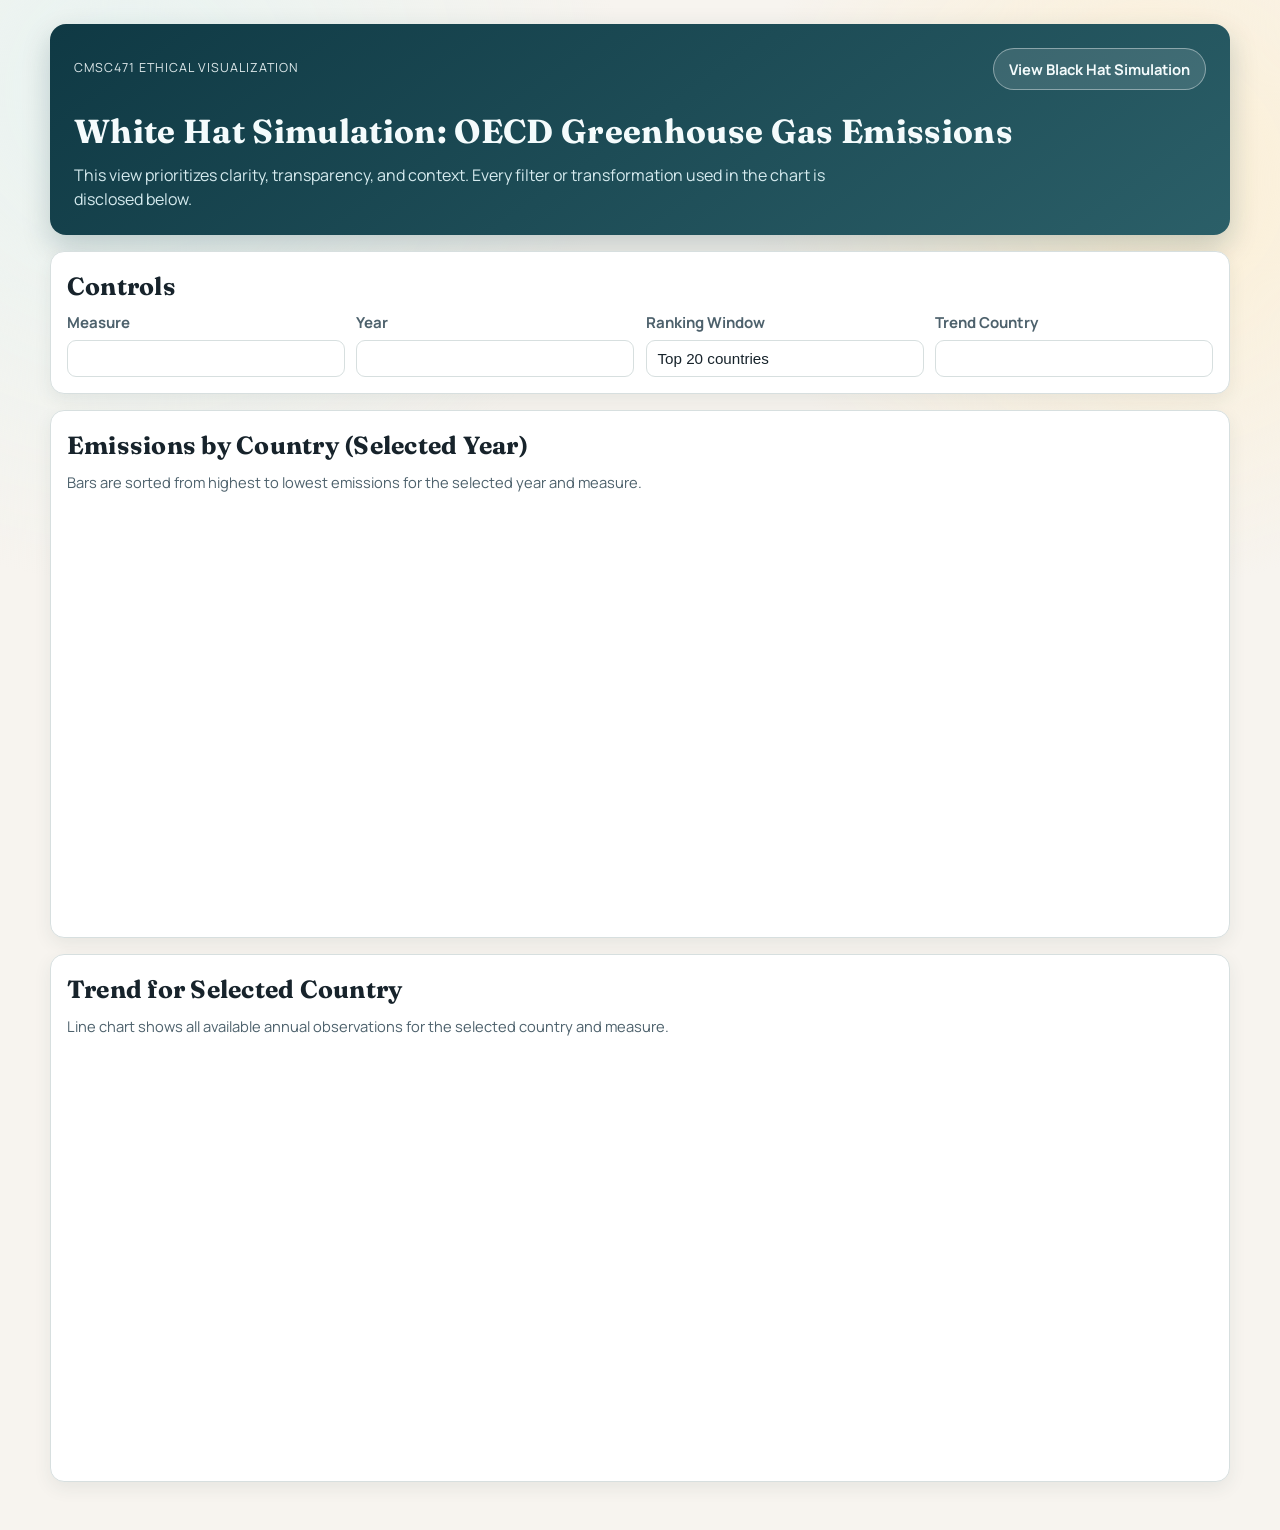
==== index.html @ a8645486 "initial commit" ====
<!DOCTYPE html>
<html lang="en">
<head>
	<meta charset="UTF-8">
	<meta name="viewport" content="width=device-width, initial-scale=1.0">
	<title>White Hat Visualization: OECD Greenhouse Gas Data</title>
	<link rel="preconnect" href="https://fonts.googleapis.com">
	<link rel="preconnect" href="https://fonts.gstatic.com" crossorigin>
	<link href="https://fonts.googleapis.com/css2?family=Fraunces:opsz,wght@9..144,600;9..144,700&family=Manrope:wght@400;500;700&display=swap" rel="stylesheet">
	<link rel="stylesheet" href="css/styles.css">
</head>
<body>
	<div class="page-bg"></div>
	<main class="layout">
		<header class="hero">
			<div class="hero-top">
				<p class="eyebrow">CMSC471 Ethical Visualization</p>
				<a class="toggle-link" href="blackhat.html">View Black Hat Simulation</a>
			</div>
			<h1>White Hat Simulation: OECD Greenhouse Gas Emissions</h1>
			<p class="subtitle">
				This view prioritizes clarity, transparency, and context. Every filter or transformation used in the chart is disclosed below.
			</p>
		</header>

		<section class="card controls" aria-label="Visualization controls">
			<h2>Controls</h2>
			<div class="controls-grid">
				<label>
					Measure
					<select id="measure-select"></select>
				</label>

				<label>
					Year
					<select id="year-select"></select>
				</label>

				<label>
					Ranking Window
					<select id="topn-select">
						<option value="10">Top 10 countries</option>
						<option value="20" selected>Top 20 countries</option>
						<option value="30">Top 30 countries</option>
						<option value="0">All available countries</option>
					</select>
				</label>

				<label>
					Trend Country
					<select id="country-select"></select>
				</label>
			</div>
		</section>

		<section class="card" aria-label="Bar chart section">
			<h2>Emissions by Country (Selected Year)</h2>
			<p class="chart-note">
				Bars are sorted from highest to lowest emissions for the selected year and measure.
			</p>
			<svg id="bar-chart" role="img" aria-label="Bar chart of emissions by country"></svg>
		</section>

		<section class="card" aria-label="Trend chart section">
			<h2>Trend for Selected Country</h2>
			<p class="chart-note">
				Line chart shows all available annual observations for the selected country and measure.
			</p>
			<svg id="line-chart" role="img" aria-label="Line chart of emissions over time"></svg>
		</section>

	</main>

	<script src="https://d3js.org/d3.v7.min.js"></script>
	<script src="js/main.js"></script>
</body>
</html>
---- css/styles.css ----
:root {
	--bg: #f7f4ef;
	--ink: #17232b;
	--muted: #4d616c;
	--card: #ffffff;
	--line: #d7dfdf;
	--accent: #006d77;
	--accent-soft: #83c5be;
	--danger: #b00020;
}

body.theme-inverse {
	--bg: #0f1720;
	--ink: #edf2f7;
	--muted: #94a3b8;
	--card: #15202b;
	--line: #2e3b4a;
	--accent: #f4d35e;
	--accent-soft: #ffb703;
	--danger: #ef476f;
}

body.theme-inverse .hero {
	background: linear-gradient(145deg, #18212d 0%, #0f1720 100%);
	color: #f8fafc;
}

body.theme-inverse .page-bg {
	background:
		radial-gradient(circle at 10% 10%, rgba(244, 211, 94, 0.16) 0%, transparent 35%),
		radial-gradient(circle at 90% 20%, rgba(239, 71, 111, 0.14) 0%, transparent 30%),
		radial-gradient(circle at 50% 100%, rgba(148, 163, 184, 0.14) 0%, transparent 38%);
}

body.theme-inverse .card {
	border-color: rgba(148, 163, 184, 0.18);
	box-shadow: 0 8px 24px rgba(0, 0, 0, 0.3);
}

body.theme-inverse select {
	background: #172f44;
	border-color: #2e3b4a;
	color: #edf2f7;
}

body.theme-inverse .axis text {
	fill: #cbd5e1;
}

body.theme-inverse .axis path,
body.theme-inverse .axis line {
	stroke: #334155;
}

body.theme-inverse .grid line {
	stroke: rgba(148, 163, 184, 0.16);
}

body.theme-inverse .bar {
	fill: var(--accent);
}

body.theme-inverse .bar:hover {
	fill: #ffcc00;
}

body.theme-inverse .line-path,
body.theme-inverse .point {
	stroke: #ef476f;
	fill: #ef476f;
}

body.theme-inverse .tooltip {
	background: rgba(15, 23, 38, 0.92);
	color: #f8fafc;
	border-color: rgba(255, 255, 255, 0.16);
}

* {
	box-sizing: border-box;
}

body {
	margin: 0;
	min-height: 100vh;
	font-family: "Manrope", sans-serif;
	color: var(--ink);
	background: var(--bg);
	line-height: 1.5;
}

.page-bg {
	position: fixed;
	inset: 0;
	pointer-events: none;
	background:
		radial-gradient(circle at 10% 10%, #e8f3f1 0%, transparent 35%),
		radial-gradient(circle at 90% 20%, #fcefd4 0%, transparent 30%),
		radial-gradient(circle at 50% 100%, #e4eef5 0%, transparent 38%);
	z-index: -1;
}

.layout {
	width: min(1180px, 95vw);
	margin: 1.5rem auto 3rem;
	display: grid;
	gap: 1rem;
}

.hero {
	background: linear-gradient(145deg, #0f3944 0%, #2b5f68 100%);
	color: #f4fbfc;
	padding: 1.5rem;
	border-radius: 16px;
	box-shadow: 0 12px 28px rgba(15, 57, 68, 0.22);
}

.hero-top {
	display: flex;
	align-items: center;
	justify-content: space-between;
	gap: 1rem;
	margin-bottom: 1rem;
}

.toggle-link {
	display: inline-flex;
	align-items: center;
	justify-content: center;
	padding: 0.55rem 0.95rem;
	border-radius: 999px;
	border: 1px solid rgba(255, 255, 255, 0.4);
	background: rgba(255, 255, 255, 0.12);
	color: #f4fbfc;
	text-decoration: none;
	font-weight: 700;
	font-size: 0.92rem;
	transition: transform 140ms ease, background 140ms ease, border-color 140ms ease;
}

.toggle-link:hover,
.toggle-link:focus-visible {
	background: rgba(255, 255, 255, 0.22);
	border-color: rgba(255, 255, 255, 0.7);
	transform: translateY(-1px);
}

.eyebrow {
	margin: 0;
	letter-spacing: 0.08em;
	text-transform: uppercase;
	font-size: 0.78rem;
	opacity: 0.9;
}

h1,
h2 {
	margin: 0 0 0.45rem;
	font-family: "Fraunces", serif;
	letter-spacing: 0.01em;
}

h1 {
	font-size: clamp(1.7rem, 2.6vw, 2.4rem);
}

h2 {
	font-size: clamp(1.2rem, 2vw, 1.55rem);
}

.subtitle {
	margin: 0;
	max-width: 80ch;
	color: #d6ebef;
}

.card {
	background: var(--card);
	border: 1px solid var(--line);
	border-radius: 14px;
	padding: 1rem;
	box-shadow: 0 6px 18px rgba(36, 59, 66, 0.08);
}

.controls-grid {
	display: grid;
	grid-template-columns: repeat(auto-fit, minmax(200px, 1fr));
	gap: 0.7rem;
}

label {
	display: grid;
	gap: 0.35rem;
	font-size: 0.94rem;
	font-weight: 700;
	color: var(--muted);
}

select {
	appearance: none;
	width: 100%;
	border: 1px solid var(--line);
	border-radius: 9px;
	padding: 0.54rem 0.68rem;
	background: #fff;
	color: var(--ink);
	font-size: 0.95rem;
}

svg {
	width: 100%;
	min-height: 420px;
	display: block;
}

.chart-note {
	margin: 0 0 0.5rem;
	color: var(--muted);
	font-size: 0.92rem;
}

.axis text {
	fill: #455965;
	font-size: 0.8rem;
}

.axis path,
.axis line {
	stroke: #a9b6bd;
}

.grid line {
	stroke: #e3ebef;
}

.bar {
	fill: var(--accent);
}

.bar:hover {
	fill: #075f69;
}

.line-path {
	fill: none;
	stroke: #d94f4f;
	stroke-width: 2.6;
}

.point {
	fill: #d94f4f;
}

.transparency ul {
	margin: 0;
	padding-left: 1.1rem;
}

.transparency li {
	margin: 0.25rem 0;
}

.source p {
	margin: 0.35rem 0;
}

.tooltip {
	position: fixed;
	pointer-events: none;
	background: #0f1e27;
	color: #eef6f8;
	font-size: 0.85rem;
	border-radius: 8px;
	padding: 0.45rem 0.55rem;
	box-shadow: 0 8px 16px rgba(0, 0, 0, 0.2);
	border: 1px solid rgba(255, 255, 255, 0.14);
	opacity: 0;
	transition: opacity 140ms ease;
}

.error {
	color: var(--danger);
	font-weight: 700;
}

@media (max-width: 760px) {
	.layout {
		width: min(1180px, 94vw);
	}

	.hero,
	.card {
		padding: 0.9rem;
	}

	svg {
		min-height: 360px;
	}
}
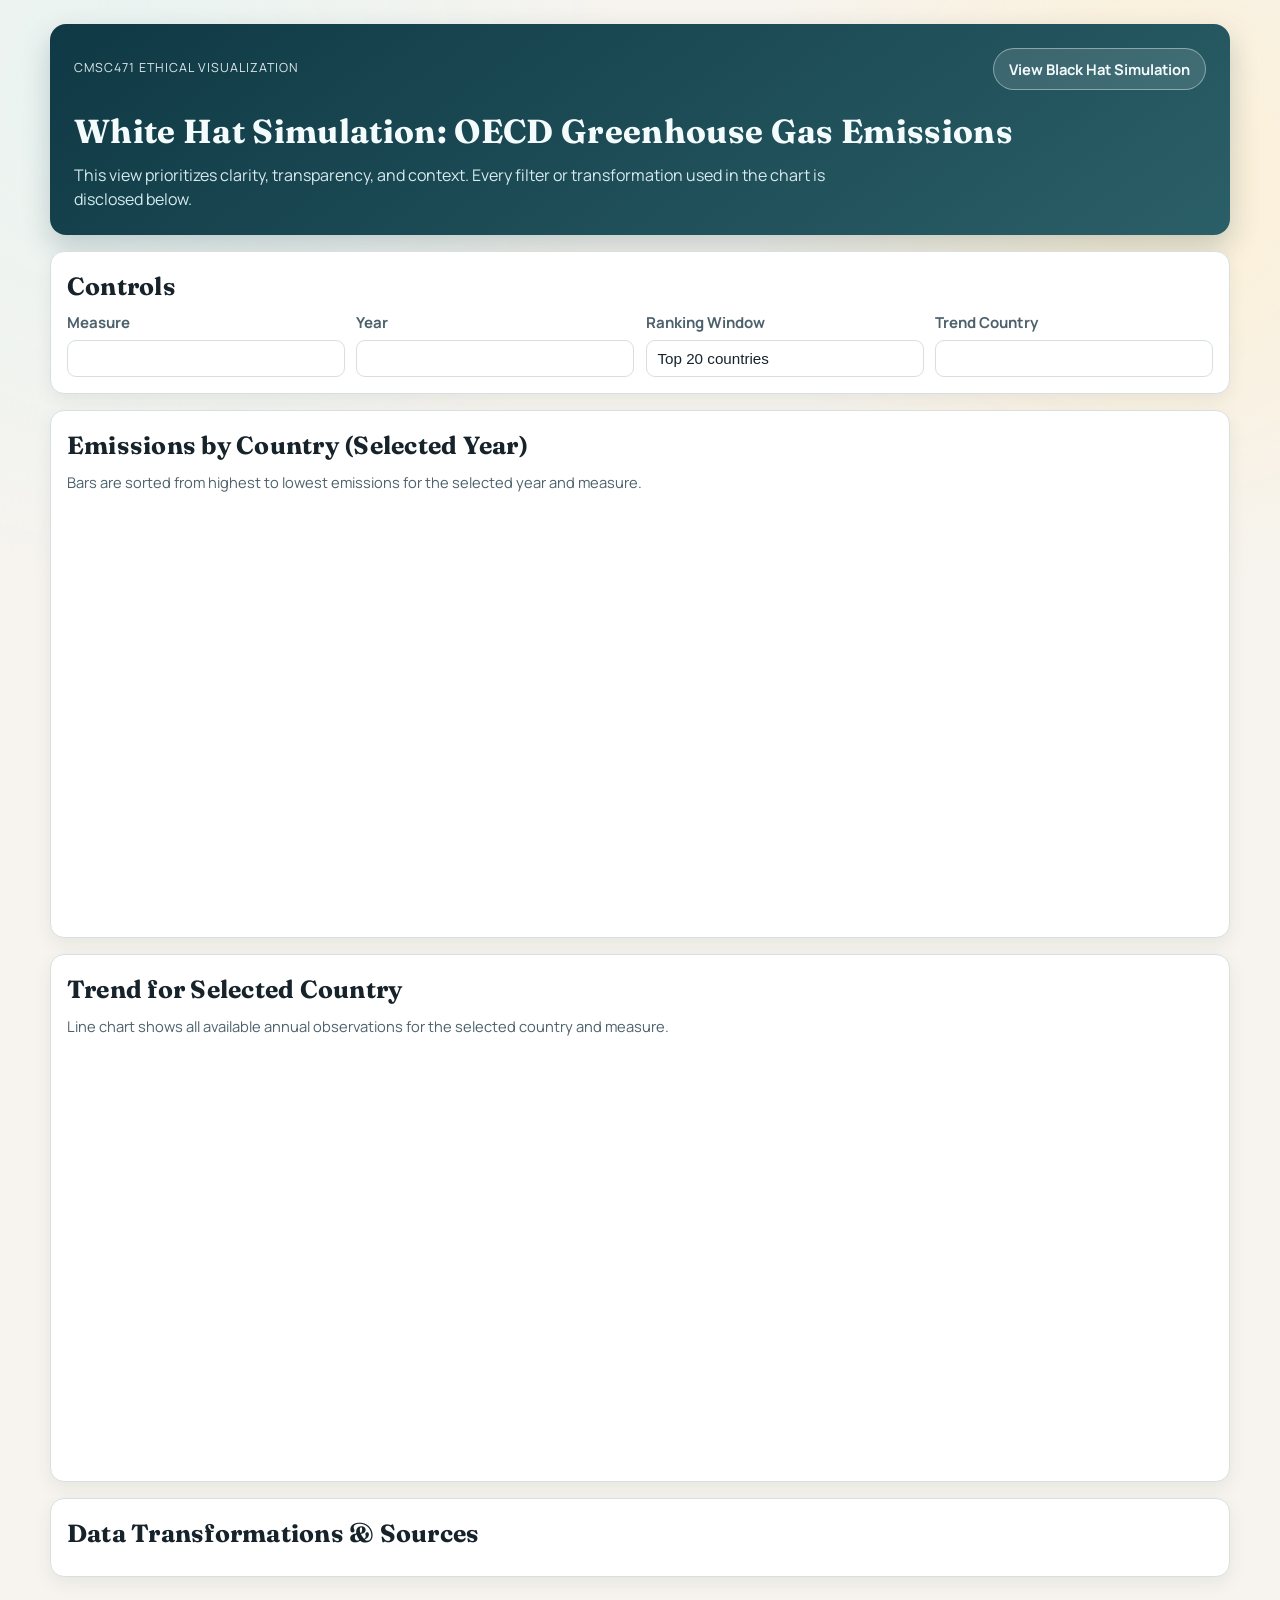
==== commit 6fb41b15: "add method-list sections to both pages" ====
--- a/index.html
+++ b/index.html
@@ -69,6 +69,11 @@
 			<svg id="line-chart" role="img" aria-label="Line chart of emissions over time"></svg>
 		</section>
 
+		<section class="card transparency" aria-label="Transparency notes">
+    		<h2>Data Transformations & Sources</h2>
+    		<ul id="method-list"></ul>
+		</section>
+
 	</main>
 
 	<script src="https://d3js.org/d3.v7.min.js"></script>
